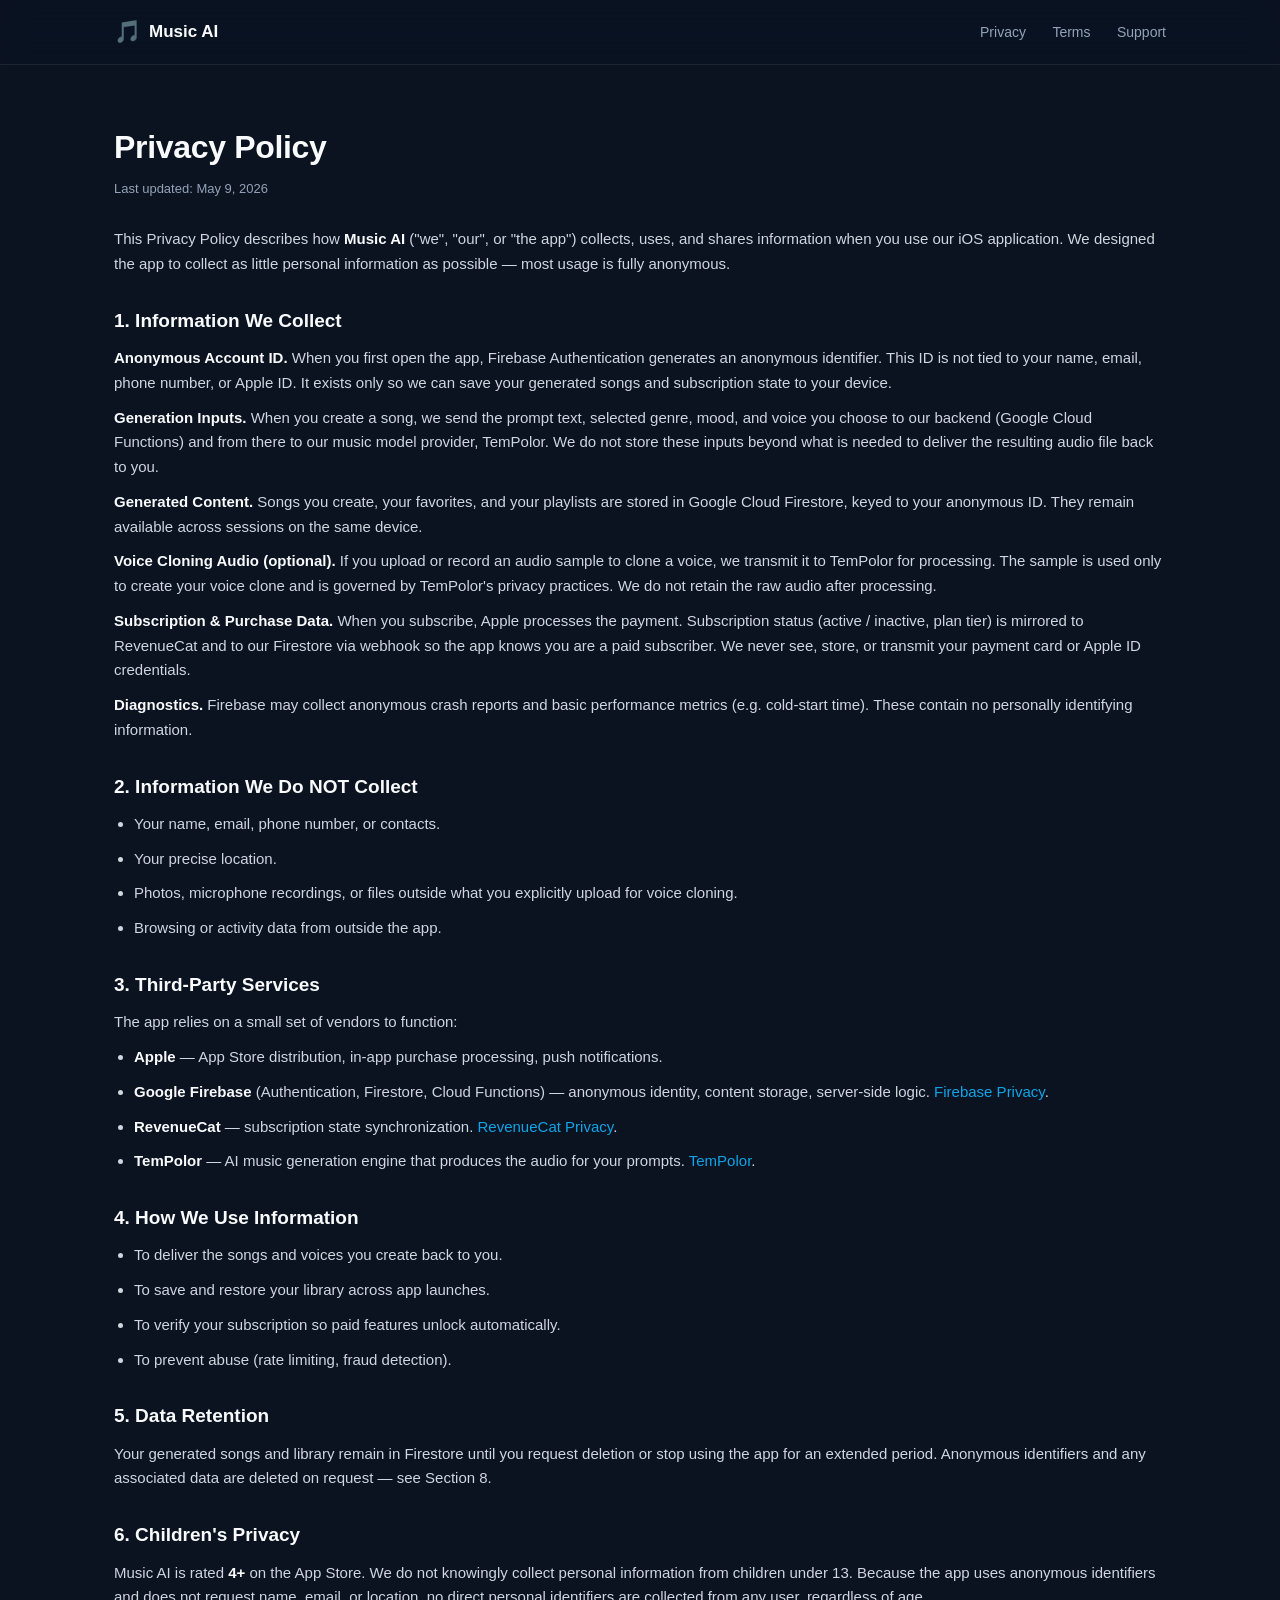
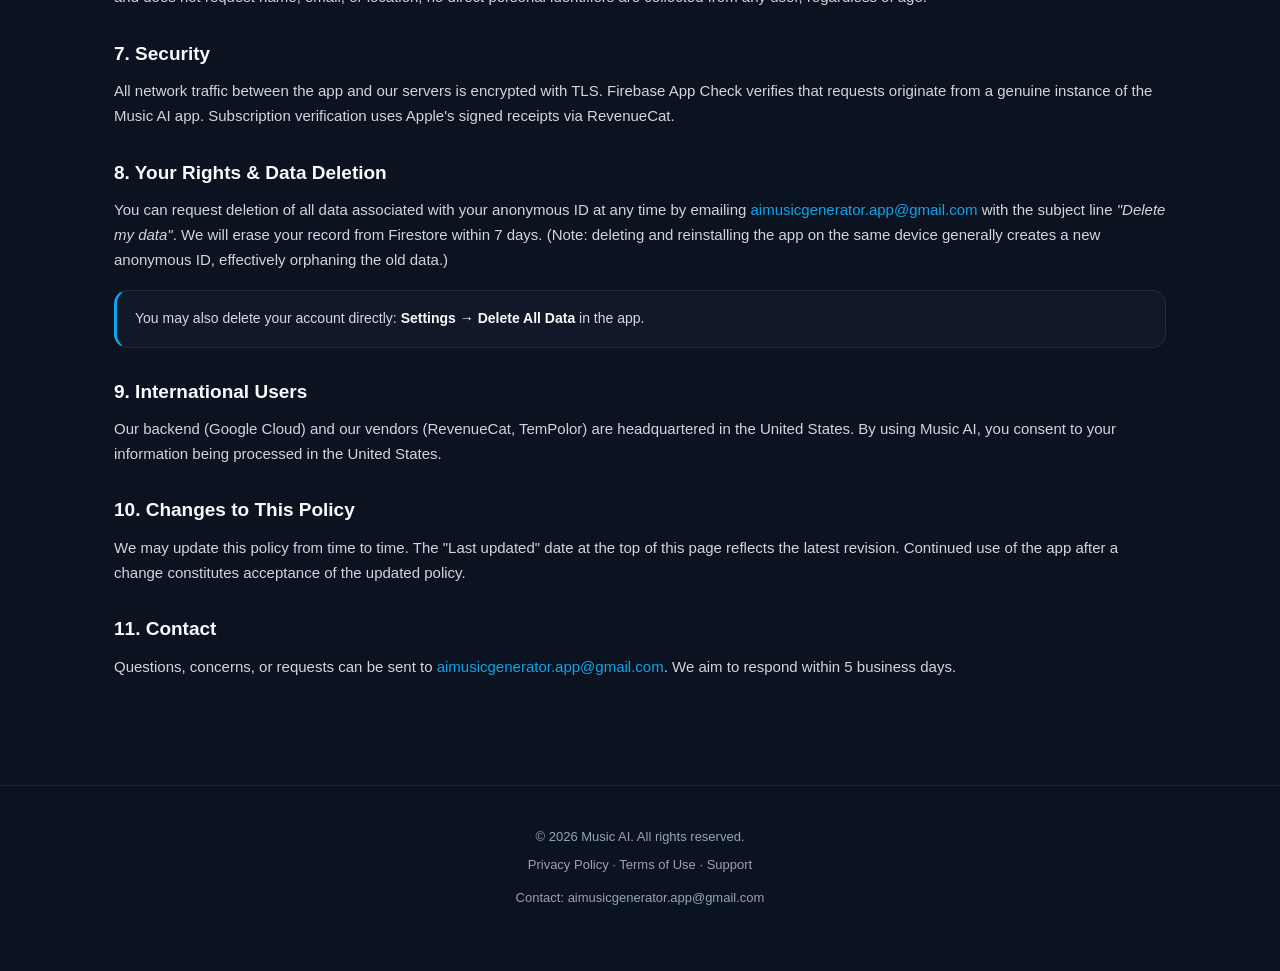
==== privacy.html @ ecd72cfc "Initial commit: Music AI landing + Privacy + Terms + Support" ====
<!DOCTYPE html>
<html lang="en">
<head>
    <meta charset="UTF-8">
    <meta name="viewport" content="width=device-width, initial-scale=1.0">
    <title>Privacy Policy — Music AI</title>
    <meta name="description" content="Privacy policy for Music AI — how we handle your data.">
    <link rel="canonical" href="https://alperenciftlikci.github.io/music/privacy.html">
    <link rel="icon" type="image/svg+xml" href="data:image/svg+xml,<svg xmlns='http://www.w3.org/2000/svg' viewBox='0 0 100 100'><text y='.9em' font-size='90'>🎵</text></svg>">
    <link rel="stylesheet" href="style.css">
</head>
<body>
    <nav>
        <div class="container nav-inner">
            <a href="/" class="brand"><span class="brand-mark">🎵</span><span>Music AI</span></a>
            <div class="nav-links">
                <a href="privacy.html">Privacy</a>
                <a href="terms.html">Terms</a>
                <a href="support.html">Support</a>
            </div>
        </div>
    </nav>

    <main class="doc">
        <div class="container">
            <h1>Privacy Policy</h1>
            <p class="updated">Last updated: May 9, 2026</p>

            <p>This Privacy Policy describes how <strong>Music AI</strong> ("we", "our", or "the app") collects, uses, and shares information when you use our iOS application. We designed the app to collect as little personal information as possible — most usage is fully anonymous.</p>

            <h2>1. Information We Collect</h2>

            <p><strong>Anonymous Account ID.</strong> When you first open the app, Firebase Authentication generates an anonymous identifier. This ID is not tied to your name, email, phone number, or Apple ID. It exists only so we can save your generated songs and subscription state to your device.</p>

            <p><strong>Generation Inputs.</strong> When you create a song, we send the prompt text, selected genre, mood, and voice you choose to our backend (Google Cloud Functions) and from there to our music model provider, TemPolor. We do not store these inputs beyond what is needed to deliver the resulting audio file back to you.</p>

            <p><strong>Generated Content.</strong> Songs you create, your favorites, and your playlists are stored in Google Cloud Firestore, keyed to your anonymous ID. They remain available across sessions on the same device.</p>

            <p><strong>Voice Cloning Audio (optional).</strong> If you upload or record an audio sample to clone a voice, we transmit it to TemPolor for processing. The sample is used only to create your voice clone and is governed by TemPolor's privacy practices. We do not retain the raw audio after processing.</p>

            <p><strong>Subscription &amp; Purchase Data.</strong> When you subscribe, Apple processes the payment. Subscription status (active / inactive, plan tier) is mirrored to RevenueCat and to our Firestore via webhook so the app knows you are a paid subscriber. We never see, store, or transmit your payment card or Apple ID credentials.</p>

            <p><strong>Diagnostics.</strong> Firebase may collect anonymous crash reports and basic performance metrics (e.g. cold-start time). These contain no personally identifying information.</p>

            <h2>2. Information We Do NOT Collect</h2>
            <ul>
                <li>Your name, email, phone number, or contacts.</li>
                <li>Your precise location.</li>
                <li>Photos, microphone recordings, or files outside what you explicitly upload for voice cloning.</li>
                <li>Browsing or activity data from outside the app.</li>
            </ul>

            <h2>3. Third-Party Services</h2>
            <p>The app relies on a small set of vendors to function:</p>
            <ul>
                <li><strong>Apple</strong> — App Store distribution, in-app purchase processing, push notifications.</li>
                <li><strong>Google Firebase</strong> (Authentication, Firestore, Cloud Functions) — anonymous identity, content storage, server-side logic. <a href="https://firebase.google.com/support/privacy" target="_blank" rel="noopener">Firebase Privacy</a>.</li>
                <li><strong>RevenueCat</strong> — subscription state synchronization. <a href="https://www.revenuecat.com/privacy" target="_blank" rel="noopener">RevenueCat Privacy</a>.</li>
                <li><strong>TemPolor</strong> — AI music generation engine that produces the audio for your prompts. <a href="https://platform.tempolor.com" target="_blank" rel="noopener">TemPolor</a>.</li>
            </ul>

            <h2>4. How We Use Information</h2>
            <ul>
                <li>To deliver the songs and voices you create back to you.</li>
                <li>To save and restore your library across app launches.</li>
                <li>To verify your subscription so paid features unlock automatically.</li>
                <li>To prevent abuse (rate limiting, fraud detection).</li>
            </ul>

            <h2>5. Data Retention</h2>
            <p>Your generated songs and library remain in Firestore until you request deletion or stop using the app for an extended period. Anonymous identifiers and any associated data are deleted on request — see Section 8.</p>

            <h2>6. Children's Privacy</h2>
            <p>Music AI is rated <strong>4+</strong> on the App Store. We do not knowingly collect personal information from children under 13. Because the app uses anonymous identifiers and does not request name, email, or location, no direct personal identifiers are collected from any user, regardless of age.</p>

            <h2>7. Security</h2>
            <p>All network traffic between the app and our servers is encrypted with TLS. Firebase App Check verifies that requests originate from a genuine instance of the Music AI app. Subscription verification uses Apple's signed receipts via RevenueCat.</p>

            <h2>8. Your Rights &amp; Data Deletion</h2>
            <p>You can request deletion of all data associated with your anonymous ID at any time by emailing <a href="mailto:aimusicgenerator.app@gmail.com">aimusicgenerator.app@gmail.com</a> with the subject line <em>"Delete my data"</em>. We will erase your record from Firestore within 7 days. (Note: deleting and reinstalling the app on the same device generally creates a new anonymous ID, effectively orphaning the old data.)</p>

            <div class="callout">
                You may also delete your account directly: <strong>Settings → Delete All Data</strong> in the app.
            </div>

            <h2>9. International Users</h2>
            <p>Our backend (Google Cloud) and our vendors (RevenueCat, TemPolor) are headquartered in the United States. By using Music AI, you consent to your information being processed in the United States.</p>

            <h2>10. Changes to This Policy</h2>
            <p>We may update this policy from time to time. The "Last updated" date at the top of this page reflects the latest revision. Continued use of the app after a change constitutes acceptance of the updated policy.</p>

            <h2>11. Contact</h2>
            <p>Questions, concerns, or requests can be sent to <a href="mailto:aimusicgenerator.app@gmail.com">aimusicgenerator.app@gmail.com</a>. We aim to respond within 5 business days.</p>
        </div>
    </main>

    <footer>
        <div class="container">
            <p>© <span id="year"></span> Music AI. All rights reserved.</p>
            <p>
                <a href="privacy.html">Privacy Policy</a> ·
                <a href="terms.html">Terms of Use</a> ·
                <a href="support.html">Support</a>
            </p>
            <p class="contact">Contact: <a href="mailto:aimusicgenerator.app@gmail.com">aimusicgenerator.app@gmail.com</a></p>
        </div>
    </footer>
    <script>document.getElementById('year').textContent = new Date().getFullYear();</script>
</body>
</html>
---- style.css ----
/* Music AI website — dark theme matching the iOS app brand. */
* { margin: 0; padding: 0; box-sizing: border-box; }

:root {
    --bg: #0B1220;
    --bg-card: #111827;
    --text: #F8FAFC;
    --text-secondary: #94A3B8;
    --accent: #0EA5E9;
    --accent-2: #22D3EE;
    --pink: #EC4899;
    --border: rgba(255,255,255,0.08);
    --radius: 14px;
}

html, body { background: var(--bg); color: var(--text); }
body {
    font-family: -apple-system, BlinkMacSystemFont, 'Segoe UI', Roboto, Oxygen, Ubuntu, sans-serif;
    line-height: 1.65;
    min-height: 100vh;
}

a { color: var(--accent); text-decoration: none; }
a:hover { color: var(--accent-2); }

.container {
    max-width: 1100px;
    margin: 0 auto;
    padding: 0 24px;
}

/* Nav */
nav {
    background: rgba(11,18,32,0.78);
    backdrop-filter: saturate(160%) blur(14px);
    -webkit-backdrop-filter: saturate(160%) blur(14px);
    border-bottom: 1px solid var(--border);
    position: sticky;
    top: 0;
    z-index: 50;
}
.nav-inner {
    display: flex;
    align-items: center;
    justify-content: space-between;
    height: 64px;
}
.brand {
    display: flex;
    align-items: center;
    gap: 8px;
    font-weight: 700;
    color: var(--text);
    font-size: 17px;
}
.brand-mark { font-size: 22px; }
.nav-links a {
    color: var(--text-secondary);
    margin-left: 22px;
    font-size: 14px;
}
.nav-links a:hover { color: var(--text); }

/* Hero */
.hero {
    padding: 96px 0 80px;
    background:
        radial-gradient(1100px 480px at 50% -10%, rgba(14,165,233,0.32), transparent 60%),
        radial-gradient(700px 320px at 80% 20%, rgba(236,72,153,0.18), transparent 60%);
    text-align: center;
}
.hero h1 {
    font-size: clamp(40px, 6vw, 64px);
    font-weight: 800;
    letter-spacing: -0.02em;
    background: linear-gradient(180deg, #fff 0%, #cfe6ff 100%);
    -webkit-background-clip: text;
    background-clip: text;
    color: transparent;
    margin-bottom: 18px;
}
.hero .lede {
    color: var(--text-secondary);
    font-size: 18px;
    max-width: 680px;
    margin: 0 auto 36px;
}
.cta {
    display: inline-block;
    padding: 14px 28px;
    background: linear-gradient(135deg, var(--accent) 0%, var(--accent-2) 100%);
    color: #fff;
    font-weight: 600;
    border-radius: 999px;
    box-shadow: 0 10px 28px -10px rgba(14,165,233,0.7);
    transition: transform .2s ease, box-shadow .2s ease;
}
.cta:hover { transform: translateY(-1px); color: #fff; box-shadow: 0 14px 34px -10px rgba(14,165,233,0.85); }

/* Features grid */
.features { padding: 56px 0 72px; }
.features .container {
    display: grid;
    grid-template-columns: repeat(auto-fit, minmax(240px, 1fr));
    gap: 18px;
}
.feature {
    background: var(--bg-card);
    border: 1px solid var(--border);
    border-radius: var(--radius);
    padding: 22px 22px 18px;
}
.feature h3 { font-size: 16px; margin-bottom: 6px; color: var(--text); }
.feature p { color: var(--text-secondary); font-size: 14px; }

/* Footer */
footer {
    border-top: 1px solid var(--border);
    padding: 40px 0 56px;
    color: var(--text-secondary);
    font-size: 13px;
    text-align: center;
}
footer p { margin-bottom: 6px; }
footer a { color: var(--text-secondary); }
footer a:hover { color: var(--accent); }
.contact { margin-top: 12px; }

/* Document pages (privacy, terms) */
.doc {
    padding: 56px 0 96px;
}
.doc h1 {
    font-size: 32px;
    font-weight: 800;
    letter-spacing: -0.01em;
    margin-bottom: 4px;
}
.doc .updated {
    color: var(--text-secondary);
    font-size: 13px;
    margin-bottom: 28px;
}
.doc h2 {
    font-size: 19px;
    margin: 28px 0 10px;
    color: var(--text);
}
.doc p, .doc li {
    color: #cfd6e0;
    font-size: 15px;
    margin-bottom: 10px;
}
.doc ul { padding-left: 20px; margin-bottom: 14px; }
.doc a { color: var(--accent); }
.doc strong { color: var(--text); font-weight: 600; }
.doc .callout {
    background: var(--bg-card);
    border: 1px solid var(--border);
    border-left: 3px solid var(--accent);
    border-radius: var(--radius);
    padding: 16px 18px;
    margin: 18px 0;
    font-size: 14px;
    color: #d3d9e2;
}
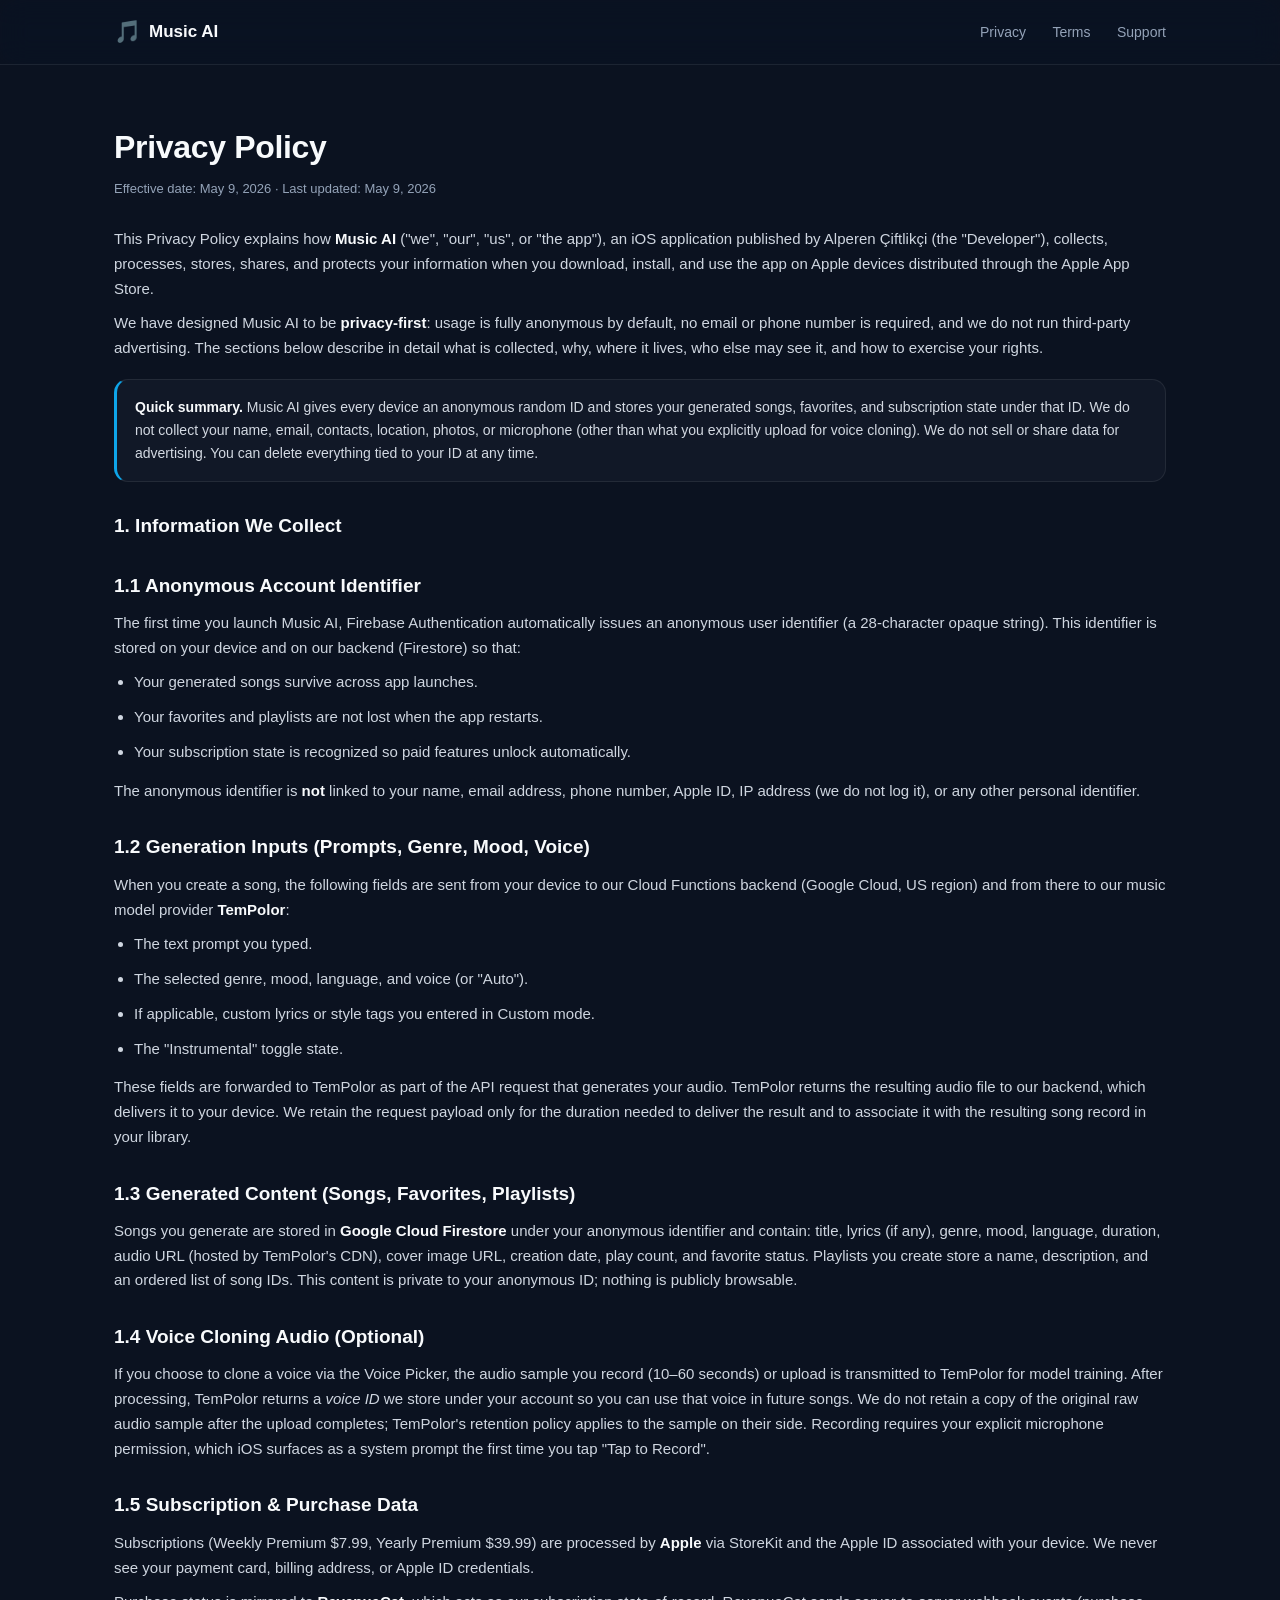
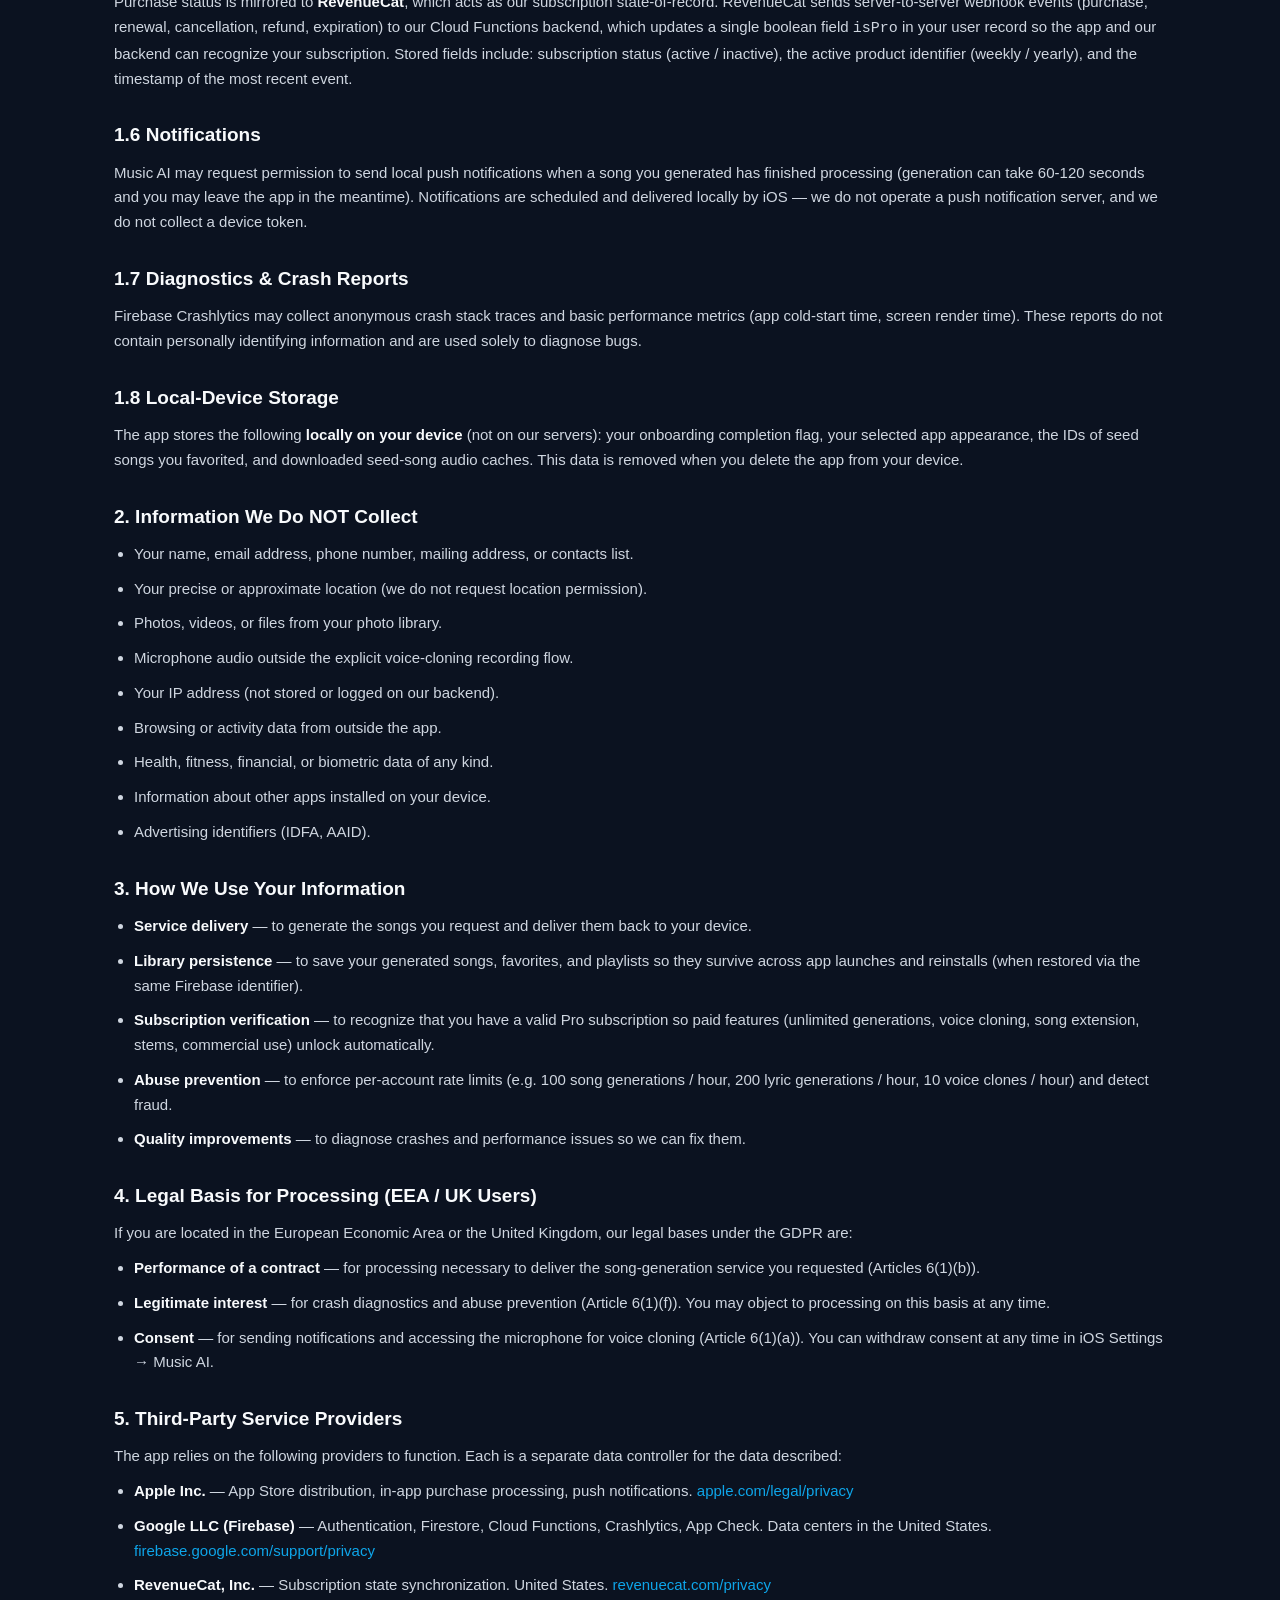
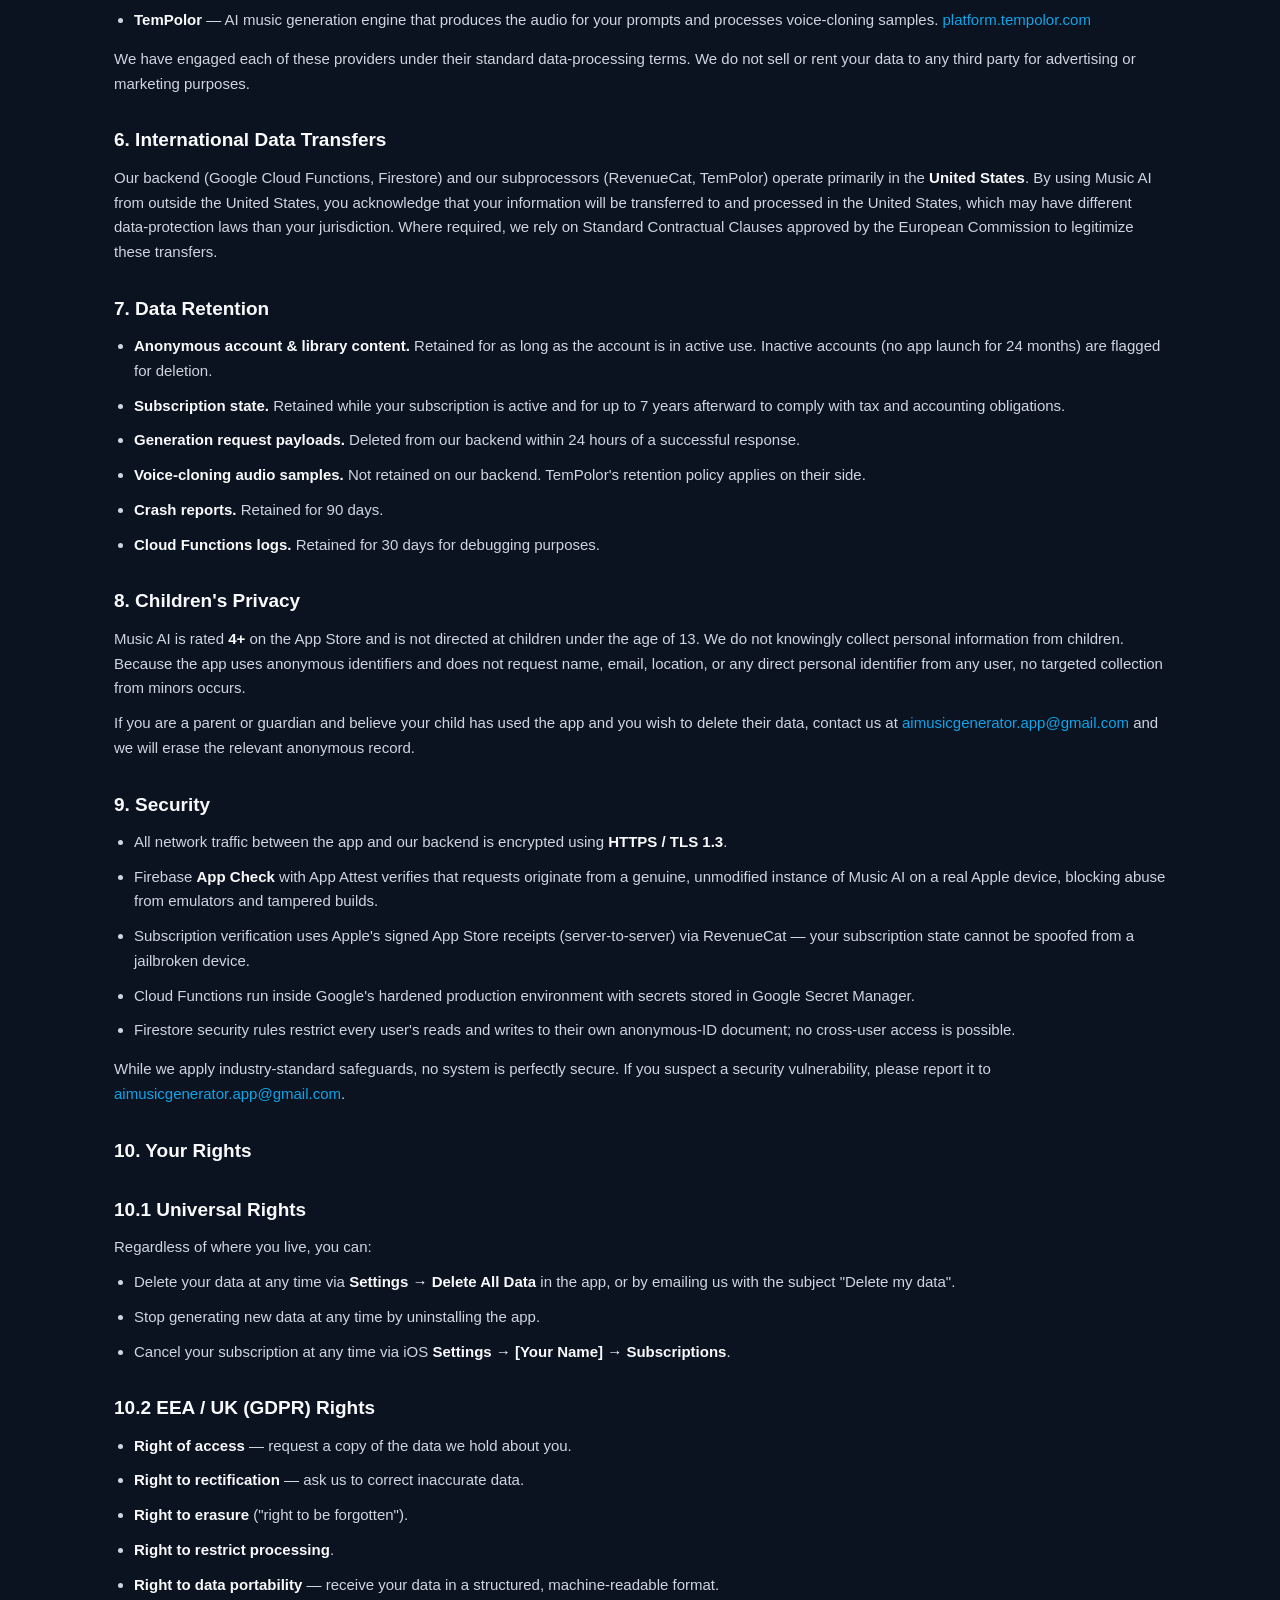
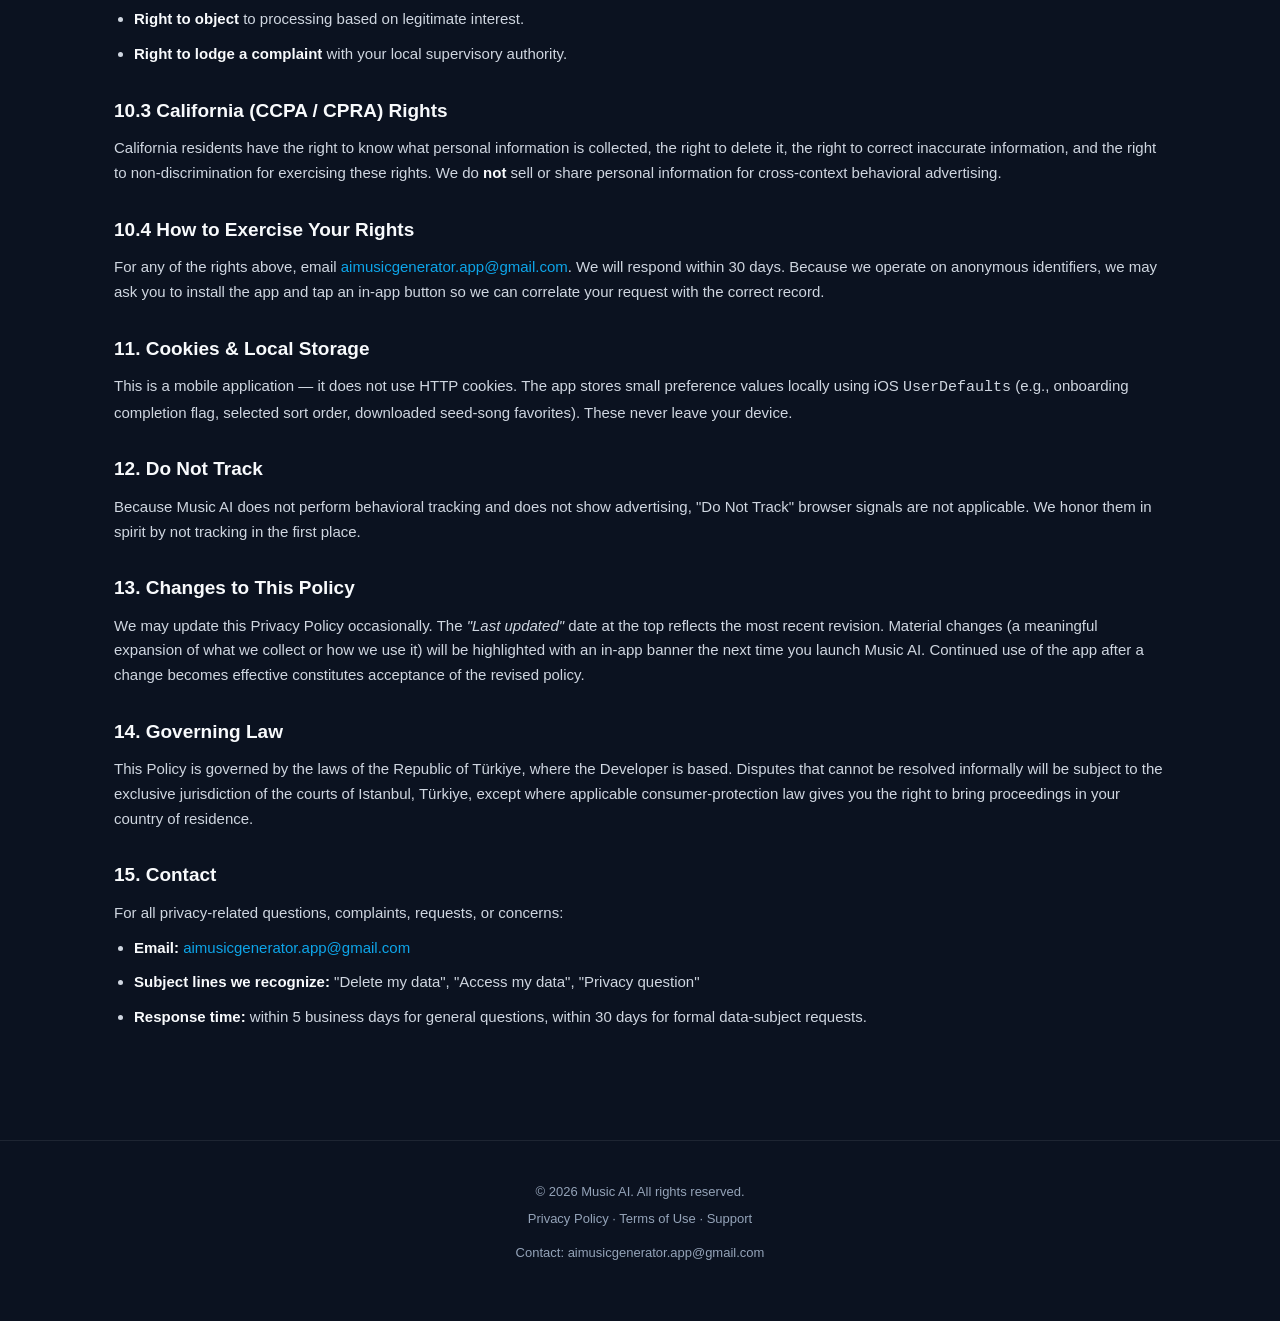
==== commit 1bbe9a6b: "Detailed Privacy; instant Terms redirect; landing CTA → Coming soon" ====
--- a/privacy.html
+++ b/privacy.html
@@ -4,7 +4,7 @@
     <meta charset="UTF-8">
     <meta name="viewport" content="width=device-width, initial-scale=1.0">
     <title>Privacy Policy — Music AI</title>
-    <meta name="description" content="Privacy policy for Music AI — how we handle your data.">
+    <meta name="description" content="Privacy Policy for Music AI — what data we collect, how we use it, and your rights.">
     <link rel="canonical" href="https://alperenciftlikci.github.io/music/privacy.html">
     <link rel="icon" type="image/svg+xml" href="data:image/svg+xml,<svg xmlns='http://www.w3.org/2000/svg' viewBox='0 0 100 100'><text y='.9em' font-size='90'>🎵</text></svg>">
     <link rel="stylesheet" href="style.css">
@@ -24,73 +24,169 @@
     <main class="doc">
         <div class="container">
             <h1>Privacy Policy</h1>
-            <p class="updated">Last updated: May 9, 2026</p>
-
-            <p>This Privacy Policy describes how <strong>Music AI</strong> ("we", "our", or "the app") collects, uses, and shares information when you use our iOS application. We designed the app to collect as little personal information as possible — most usage is fully anonymous.</p>
+            <p class="updated">Effective date: May 9, 2026 · Last updated: May 9, 2026</p>
+
+            <p>This Privacy Policy explains how <strong>Music AI</strong> ("we", "our", "us", or "the app"), an iOS application published by Alperen Çiftlikçi (the "Developer"), collects, processes, stores, shares, and protects your information when you download, install, and use the app on Apple devices distributed through the Apple App Store.</p>
+
+            <p>We have designed Music AI to be <strong>privacy-first</strong>: usage is fully anonymous by default, no email or phone number is required, and we do not run third-party advertising. The sections below describe in detail what is collected, why, where it lives, who else may see it, and how to exercise your rights.</p>
+
+            <div class="callout">
+                <strong>Quick summary.</strong> Music AI gives every device an anonymous random ID and stores your generated songs, favorites, and subscription state under that ID. We do not collect your name, email, contacts, location, photos, or microphone (other than what you explicitly upload for voice cloning). We do not sell or share data for advertising. You can delete everything tied to your ID at any time.
+            </div>
 
             <h2>1. Information We Collect</h2>
 
-            <p><strong>Anonymous Account ID.</strong> When you first open the app, Firebase Authentication generates an anonymous identifier. This ID is not tied to your name, email, phone number, or Apple ID. It exists only so we can save your generated songs and subscription state to your device.</p>
-
-            <p><strong>Generation Inputs.</strong> When you create a song, we send the prompt text, selected genre, mood, and voice you choose to our backend (Google Cloud Functions) and from there to our music model provider, TemPolor. We do not store these inputs beyond what is needed to deliver the resulting audio file back to you.</p>
-
-            <p><strong>Generated Content.</strong> Songs you create, your favorites, and your playlists are stored in Google Cloud Firestore, keyed to your anonymous ID. They remain available across sessions on the same device.</p>
-
-            <p><strong>Voice Cloning Audio (optional).</strong> If you upload or record an audio sample to clone a voice, we transmit it to TemPolor for processing. The sample is used only to create your voice clone and is governed by TemPolor's privacy practices. We do not retain the raw audio after processing.</p>
-
-            <p><strong>Subscription &amp; Purchase Data.</strong> When you subscribe, Apple processes the payment. Subscription status (active / inactive, plan tier) is mirrored to RevenueCat and to our Firestore via webhook so the app knows you are a paid subscriber. We never see, store, or transmit your payment card or Apple ID credentials.</p>
-
-            <p><strong>Diagnostics.</strong> Firebase may collect anonymous crash reports and basic performance metrics (e.g. cold-start time). These contain no personally identifying information.</p>
+            <h2>1.1 Anonymous Account Identifier</h2>
+            <p>The first time you launch Music AI, Firebase Authentication automatically issues an anonymous user identifier (a 28-character opaque string). This identifier is stored on your device and on our backend (Firestore) so that:</p>
+            <ul>
+                <li>Your generated songs survive across app launches.</li>
+                <li>Your favorites and playlists are not lost when the app restarts.</li>
+                <li>Your subscription state is recognized so paid features unlock automatically.</li>
+            </ul>
+            <p>The anonymous identifier is <strong>not</strong> linked to your name, email address, phone number, Apple ID, IP address (we do not log it), or any other personal identifier.</p>
+
+            <h2>1.2 Generation Inputs (Prompts, Genre, Mood, Voice)</h2>
+            <p>When you create a song, the following fields are sent from your device to our Cloud Functions backend (Google Cloud, US region) and from there to our music model provider <strong>TemPolor</strong>:</p>
+            <ul>
+                <li>The text prompt you typed.</li>
+                <li>The selected genre, mood, language, and voice (or "Auto").</li>
+                <li>If applicable, custom lyrics or style tags you entered in Custom mode.</li>
+                <li>The "Instrumental" toggle state.</li>
+            </ul>
+            <p>These fields are forwarded to TemPolor as part of the API request that generates your audio. TemPolor returns the resulting audio file to our backend, which delivers it to your device. We retain the request payload only for the duration needed to deliver the result and to associate it with the resulting song record in your library.</p>
+
+            <h2>1.3 Generated Content (Songs, Favorites, Playlists)</h2>
+            <p>Songs you generate are stored in <strong>Google Cloud Firestore</strong> under your anonymous identifier and contain: title, lyrics (if any), genre, mood, language, duration, audio URL (hosted by TemPolor's CDN), cover image URL, creation date, play count, and favorite status. Playlists you create store a name, description, and an ordered list of song IDs. This content is private to your anonymous ID; nothing is publicly browsable.</p>
+
+            <h2>1.4 Voice Cloning Audio (Optional)</h2>
+            <p>If you choose to clone a voice via the Voice Picker, the audio sample you record (10–60 seconds) or upload is transmitted to TemPolor for model training. After processing, TemPolor returns a <em>voice ID</em> we store under your account so you can use that voice in future songs. We do not retain a copy of the original raw audio sample after the upload completes; TemPolor's retention policy applies to the sample on their side. Recording requires your explicit microphone permission, which iOS surfaces as a system prompt the first time you tap "Tap to Record".</p>
+
+            <h2>1.5 Subscription &amp; Purchase Data</h2>
+            <p>Subscriptions (Weekly Premium $7.99, Yearly Premium $39.99) are processed by <strong>Apple</strong> via StoreKit and the Apple ID associated with your device. We never see your payment card, billing address, or Apple ID credentials.</p>
+            <p>Purchase status is mirrored to <strong>RevenueCat</strong>, which acts as our subscription state-of-record. RevenueCat sends server-to-server webhook events (purchase, renewal, cancellation, refund, expiration) to our Cloud Functions backend, which updates a single boolean field <code>isPro</code> in your user record so the app and our backend can recognize your subscription. Stored fields include: subscription status (active / inactive), the active product identifier (weekly / yearly), and the timestamp of the most recent event.</p>
+
+            <h2>1.6 Notifications</h2>
+            <p>Music AI may request permission to send local push notifications when a song you generated has finished processing (generation can take 60-120 seconds and you may leave the app in the meantime). Notifications are scheduled and delivered locally by iOS — we do not operate a push notification server, and we do not collect a device token.</p>
+
+            <h2>1.7 Diagnostics &amp; Crash Reports</h2>
+            <p>Firebase Crashlytics may collect anonymous crash stack traces and basic performance metrics (app cold-start time, screen render time). These reports do not contain personally identifying information and are used solely to diagnose bugs.</p>
+
+            <h2>1.8 Local-Device Storage</h2>
+            <p>The app stores the following <strong>locally on your device</strong> (not on our servers): your onboarding completion flag, your selected app appearance, the IDs of seed songs you favorited, and downloaded seed-song audio caches. This data is removed when you delete the app from your device.</p>
 
             <h2>2. Information We Do NOT Collect</h2>
             <ul>
-                <li>Your name, email, phone number, or contacts.</li>
-                <li>Your precise location.</li>
-                <li>Photos, microphone recordings, or files outside what you explicitly upload for voice cloning.</li>
+                <li>Your name, email address, phone number, mailing address, or contacts list.</li>
+                <li>Your precise or approximate location (we do not request location permission).</li>
+                <li>Photos, videos, or files from your photo library.</li>
+                <li>Microphone audio outside the explicit voice-cloning recording flow.</li>
+                <li>Your IP address (not stored or logged on our backend).</li>
                 <li>Browsing or activity data from outside the app.</li>
-            </ul>
-
-            <h2>3. Third-Party Services</h2>
-            <p>The app relies on a small set of vendors to function:</p>
-            <ul>
-                <li><strong>Apple</strong> — App Store distribution, in-app purchase processing, push notifications.</li>
-                <li><strong>Google Firebase</strong> (Authentication, Firestore, Cloud Functions) — anonymous identity, content storage, server-side logic. <a href="https://firebase.google.com/support/privacy" target="_blank" rel="noopener">Firebase Privacy</a>.</li>
-                <li><strong>RevenueCat</strong> — subscription state synchronization. <a href="https://www.revenuecat.com/privacy" target="_blank" rel="noopener">RevenueCat Privacy</a>.</li>
-                <li><strong>TemPolor</strong> — AI music generation engine that produces the audio for your prompts. <a href="https://platform.tempolor.com" target="_blank" rel="noopener">TemPolor</a>.</li>
-            </ul>
-
-            <h2>4. How We Use Information</h2>
-            <ul>
-                <li>To deliver the songs and voices you create back to you.</li>
-                <li>To save and restore your library across app launches.</li>
-                <li>To verify your subscription so paid features unlock automatically.</li>
-                <li>To prevent abuse (rate limiting, fraud detection).</li>
-            </ul>
-
-            <h2>5. Data Retention</h2>
-            <p>Your generated songs and library remain in Firestore until you request deletion or stop using the app for an extended period. Anonymous identifiers and any associated data are deleted on request — see Section 8.</p>
-
-            <h2>6. Children's Privacy</h2>
-            <p>Music AI is rated <strong>4+</strong> on the App Store. We do not knowingly collect personal information from children under 13. Because the app uses anonymous identifiers and does not request name, email, or location, no direct personal identifiers are collected from any user, regardless of age.</p>
-
-            <h2>7. Security</h2>
-            <p>All network traffic between the app and our servers is encrypted with TLS. Firebase App Check verifies that requests originate from a genuine instance of the Music AI app. Subscription verification uses Apple's signed receipts via RevenueCat.</p>
-
-            <h2>8. Your Rights &amp; Data Deletion</h2>
-            <p>You can request deletion of all data associated with your anonymous ID at any time by emailing <a href="mailto:aimusicgenerator.app@gmail.com">aimusicgenerator.app@gmail.com</a> with the subject line <em>"Delete my data"</em>. We will erase your record from Firestore within 7 days. (Note: deleting and reinstalling the app on the same device generally creates a new anonymous ID, effectively orphaning the old data.)</p>
-
-            <div class="callout">
-                You may also delete your account directly: <strong>Settings → Delete All Data</strong> in the app.
-            </div>
-
-            <h2>9. International Users</h2>
-            <p>Our backend (Google Cloud) and our vendors (RevenueCat, TemPolor) are headquartered in the United States. By using Music AI, you consent to your information being processed in the United States.</p>
-
-            <h2>10. Changes to This Policy</h2>
-            <p>We may update this policy from time to time. The "Last updated" date at the top of this page reflects the latest revision. Continued use of the app after a change constitutes acceptance of the updated policy.</p>
-
-            <h2>11. Contact</h2>
-            <p>Questions, concerns, or requests can be sent to <a href="mailto:aimusicgenerator.app@gmail.com">aimusicgenerator.app@gmail.com</a>. We aim to respond within 5 business days.</p>
+                <li>Health, fitness, financial, or biometric data of any kind.</li>
+                <li>Information about other apps installed on your device.</li>
+                <li>Advertising identifiers (IDFA, AAID).</li>
+            </ul>
+
+            <h2>3. How We Use Your Information</h2>
+            <ul>
+                <li><strong>Service delivery</strong> — to generate the songs you request and deliver them back to your device.</li>
+                <li><strong>Library persistence</strong> — to save your generated songs, favorites, and playlists so they survive across app launches and reinstalls (when restored via the same Firebase identifier).</li>
+                <li><strong>Subscription verification</strong> — to recognize that you have a valid Pro subscription so paid features (unlimited generations, voice cloning, song extension, stems, commercial use) unlock automatically.</li>
+                <li><strong>Abuse prevention</strong> — to enforce per-account rate limits (e.g. 100 song generations / hour, 200 lyric generations / hour, 10 voice clones / hour) and detect fraud.</li>
+                <li><strong>Quality improvements</strong> — to diagnose crashes and performance issues so we can fix them.</li>
+            </ul>
+
+            <h2>4. Legal Basis for Processing (EEA / UK Users)</h2>
+            <p>If you are located in the European Economic Area or the United Kingdom, our legal bases under the GDPR are:</p>
+            <ul>
+                <li><strong>Performance of a contract</strong> — for processing necessary to deliver the song-generation service you requested (Articles 6(1)(b)).</li>
+                <li><strong>Legitimate interest</strong> — for crash diagnostics and abuse prevention (Article 6(1)(f)). You may object to processing on this basis at any time.</li>
+                <li><strong>Consent</strong> — for sending notifications and accessing the microphone for voice cloning (Article 6(1)(a)). You can withdraw consent at any time in iOS Settings → Music AI.</li>
+            </ul>
+
+            <h2>5. Third-Party Service Providers</h2>
+            <p>The app relies on the following providers to function. Each is a separate data controller for the data described:</p>
+            <ul>
+                <li><strong>Apple Inc.</strong> — App Store distribution, in-app purchase processing, push notifications. <a href="https://www.apple.com/legal/privacy/" target="_blank" rel="noopener">apple.com/legal/privacy</a></li>
+                <li><strong>Google LLC (Firebase)</strong> — Authentication, Firestore, Cloud Functions, Crashlytics, App Check. Data centers in the United States. <a href="https://firebase.google.com/support/privacy" target="_blank" rel="noopener">firebase.google.com/support/privacy</a></li>
+                <li><strong>RevenueCat, Inc.</strong> — Subscription state synchronization. United States. <a href="https://www.revenuecat.com/privacy" target="_blank" rel="noopener">revenuecat.com/privacy</a></li>
+                <li><strong>TemPolor</strong> — AI music generation engine that produces the audio for your prompts and processes voice-cloning samples. <a href="https://platform.tempolor.com" target="_blank" rel="noopener">platform.tempolor.com</a></li>
+            </ul>
+            <p>We have engaged each of these providers under their standard data-processing terms. We do not sell or rent your data to any third party for advertising or marketing purposes.</p>
+
+            <h2>6. International Data Transfers</h2>
+            <p>Our backend (Google Cloud Functions, Firestore) and our subprocessors (RevenueCat, TemPolor) operate primarily in the <strong>United States</strong>. By using Music AI from outside the United States, you acknowledge that your information will be transferred to and processed in the United States, which may have different data-protection laws than your jurisdiction. Where required, we rely on Standard Contractual Clauses approved by the European Commission to legitimize these transfers.</p>
+
+            <h2>7. Data Retention</h2>
+            <ul>
+                <li><strong>Anonymous account &amp; library content.</strong> Retained for as long as the account is in active use. Inactive accounts (no app launch for 24 months) are flagged for deletion.</li>
+                <li><strong>Subscription state.</strong> Retained while your subscription is active and for up to 7 years afterward to comply with tax and accounting obligations.</li>
+                <li><strong>Generation request payloads.</strong> Deleted from our backend within 24 hours of a successful response.</li>
+                <li><strong>Voice-cloning audio samples.</strong> Not retained on our backend. TemPolor's retention policy applies on their side.</li>
+                <li><strong>Crash reports.</strong> Retained for 90 days.</li>
+                <li><strong>Cloud Functions logs.</strong> Retained for 30 days for debugging purposes.</li>
+            </ul>
+
+            <h2>8. Children's Privacy</h2>
+            <p>Music AI is rated <strong>4+</strong> on the App Store and is not directed at children under the age of 13. We do not knowingly collect personal information from children. Because the app uses anonymous identifiers and does not request name, email, location, or any direct personal identifier from any user, no targeted collection from minors occurs.</p>
+            <p>If you are a parent or guardian and believe your child has used the app and you wish to delete their data, contact us at <a href="mailto:aimusicgenerator.app@gmail.com">aimusicgenerator.app@gmail.com</a> and we will erase the relevant anonymous record.</p>
+
+            <h2>9. Security</h2>
+            <ul>
+                <li>All network traffic between the app and our backend is encrypted using <strong>HTTPS / TLS 1.3</strong>.</li>
+                <li>Firebase <strong>App Check</strong> with App Attest verifies that requests originate from a genuine, unmodified instance of Music AI on a real Apple device, blocking abuse from emulators and tampered builds.</li>
+                <li>Subscription verification uses Apple's signed App Store receipts (server-to-server) via RevenueCat — your subscription state cannot be spoofed from a jailbroken device.</li>
+                <li>Cloud Functions run inside Google's hardened production environment with secrets stored in Google Secret Manager.</li>
+                <li>Firestore security rules restrict every user's reads and writes to their own anonymous-ID document; no cross-user access is possible.</li>
+            </ul>
+            <p>While we apply industry-standard safeguards, no system is perfectly secure. If you suspect a security vulnerability, please report it to <a href="mailto:aimusicgenerator.app@gmail.com">aimusicgenerator.app@gmail.com</a>.</p>
+
+            <h2>10. Your Rights</h2>
+
+            <h2>10.1 Universal Rights</h2>
+            <p>Regardless of where you live, you can:</p>
+            <ul>
+                <li>Delete your data at any time via <strong>Settings → Delete All Data</strong> in the app, or by emailing us with the subject "Delete my data".</li>
+                <li>Stop generating new data at any time by uninstalling the app.</li>
+                <li>Cancel your subscription at any time via iOS <strong>Settings → [Your Name] → Subscriptions</strong>.</li>
+            </ul>
+
+            <h2>10.2 EEA / UK (GDPR) Rights</h2>
+            <ul>
+                <li><strong>Right of access</strong> — request a copy of the data we hold about you.</li>
+                <li><strong>Right to rectification</strong> — ask us to correct inaccurate data.</li>
+                <li><strong>Right to erasure</strong> ("right to be forgotten").</li>
+                <li><strong>Right to restrict processing</strong>.</li>
+                <li><strong>Right to data portability</strong> — receive your data in a structured, machine-readable format.</li>
+                <li><strong>Right to object</strong> to processing based on legitimate interest.</li>
+                <li><strong>Right to lodge a complaint</strong> with your local supervisory authority.</li>
+            </ul>
+
+            <h2>10.3 California (CCPA / CPRA) Rights</h2>
+            <p>California residents have the right to know what personal information is collected, the right to delete it, the right to correct inaccurate information, and the right to non-discrimination for exercising these rights. We do <strong>not</strong> sell or share personal information for cross-context behavioral advertising.</p>
+
+            <h2>10.4 How to Exercise Your Rights</h2>
+            <p>For any of the rights above, email <a href="mailto:aimusicgenerator.app@gmail.com">aimusicgenerator.app@gmail.com</a>. We will respond within 30 days. Because we operate on anonymous identifiers, we may ask you to install the app and tap an in-app button so we can correlate your request with the correct record.</p>
+
+            <h2>11. Cookies &amp; Local Storage</h2>
+            <p>This is a mobile application — it does not use HTTP cookies. The app stores small preference values locally using iOS <code>UserDefaults</code> (e.g., onboarding completion flag, selected sort order, downloaded seed-song favorites). These never leave your device.</p>
+
+            <h2>12. Do Not Track</h2>
+            <p>Because Music AI does not perform behavioral tracking and does not show advertising, "Do Not Track" browser signals are not applicable. We honor them in spirit by not tracking in the first place.</p>
+
+            <h2>13. Changes to This Policy</h2>
+            <p>We may update this Privacy Policy occasionally. The <em>"Last updated"</em> date at the top reflects the most recent revision. Material changes (a meaningful expansion of what we collect or how we use it) will be highlighted with an in-app banner the next time you launch Music AI. Continued use of the app after a change becomes effective constitutes acceptance of the revised policy.</p>
+
+            <h2>14. Governing Law</h2>
+            <p>This Policy is governed by the laws of the Republic of Türkiye, where the Developer is based. Disputes that cannot be resolved informally will be subject to the exclusive jurisdiction of the courts of Istanbul, Türkiye, except where applicable consumer-protection law gives you the right to bring proceedings in your country of residence.</p>
+
+            <h2>15. Contact</h2>
+            <p>For all privacy-related questions, complaints, requests, or concerns:</p>
+            <ul>
+                <li><strong>Email:</strong> <a href="mailto:aimusicgenerator.app@gmail.com">aimusicgenerator.app@gmail.com</a></li>
+                <li><strong>Subject lines we recognize:</strong> "Delete my data", "Access my data", "Privacy question"</li>
+                <li><strong>Response time:</strong> within 5 business days for general questions, within 30 days for formal data-subject requests.</li>
+            </ul>
         </div>
     </main>
 
--- a/style.css
+++ b/style.css
@@ -97,6 +97,17 @@
 }
 .cta:hover { transform: translateY(-1px); color: #fff; box-shadow: 0 14px 34px -10px rgba(14,165,233,0.85); }
 
+.coming-soon {
+    display: inline-block;
+    padding: 10px 18px;
+    background: rgba(255,255,255,0.05);
+    border: 1px solid var(--border);
+    border-radius: 999px;
+    color: var(--text-secondary);
+    font-size: 14px;
+    letter-spacing: 0.01em;
+}
+
 /* Features grid */
 .features { padding: 56px 0 72px; }
 .features .container {
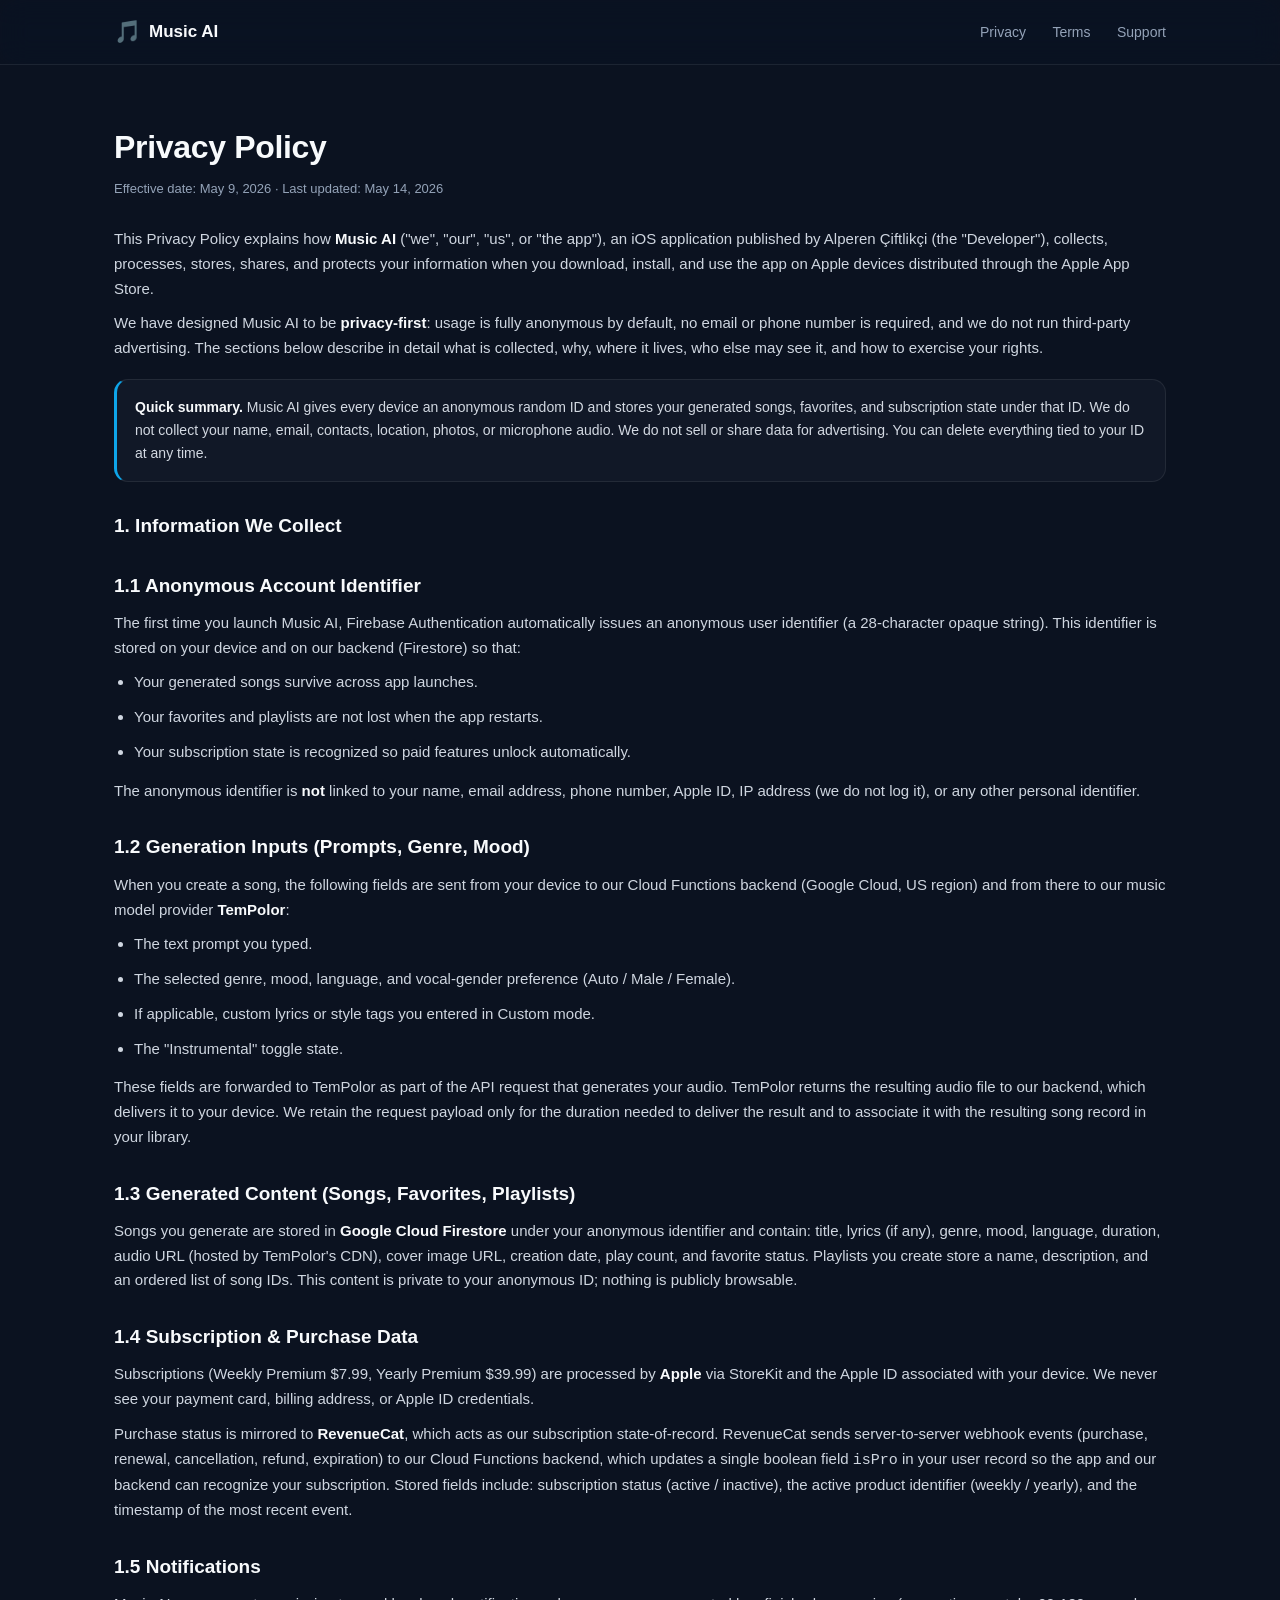
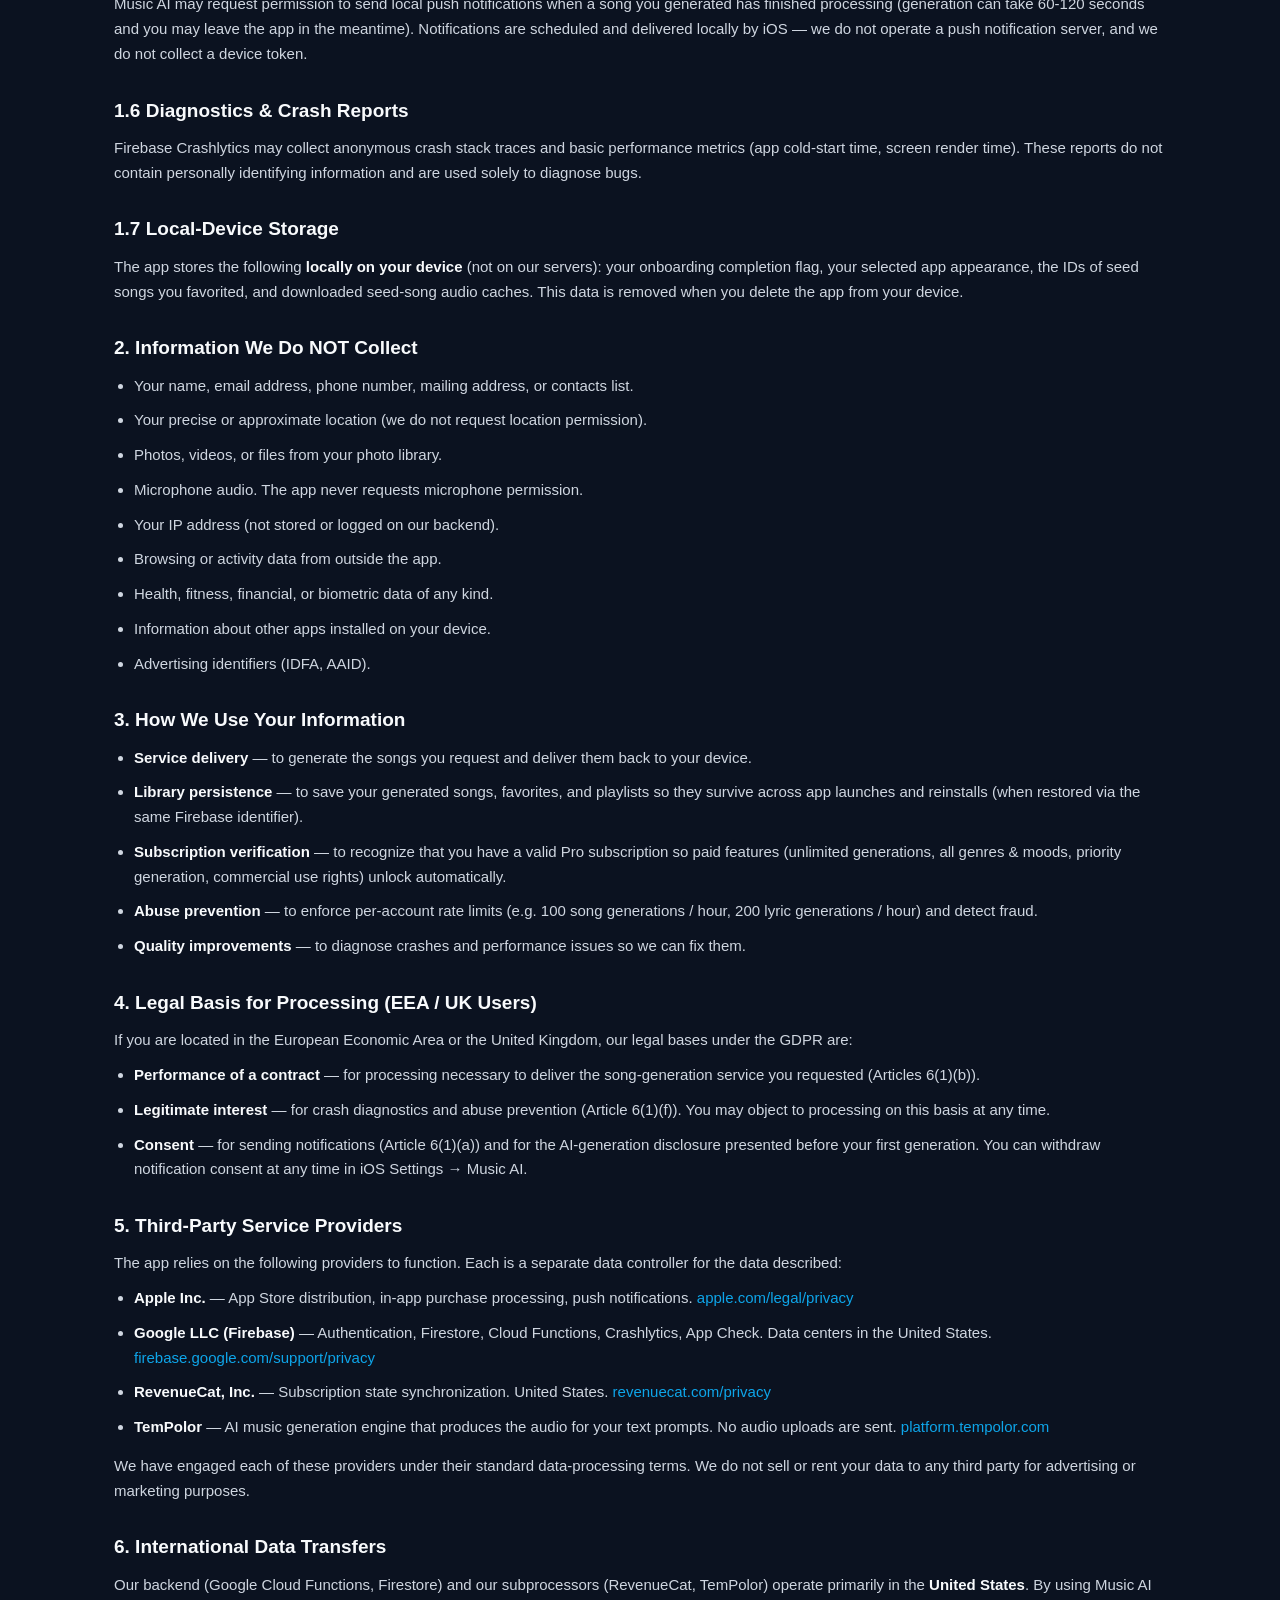
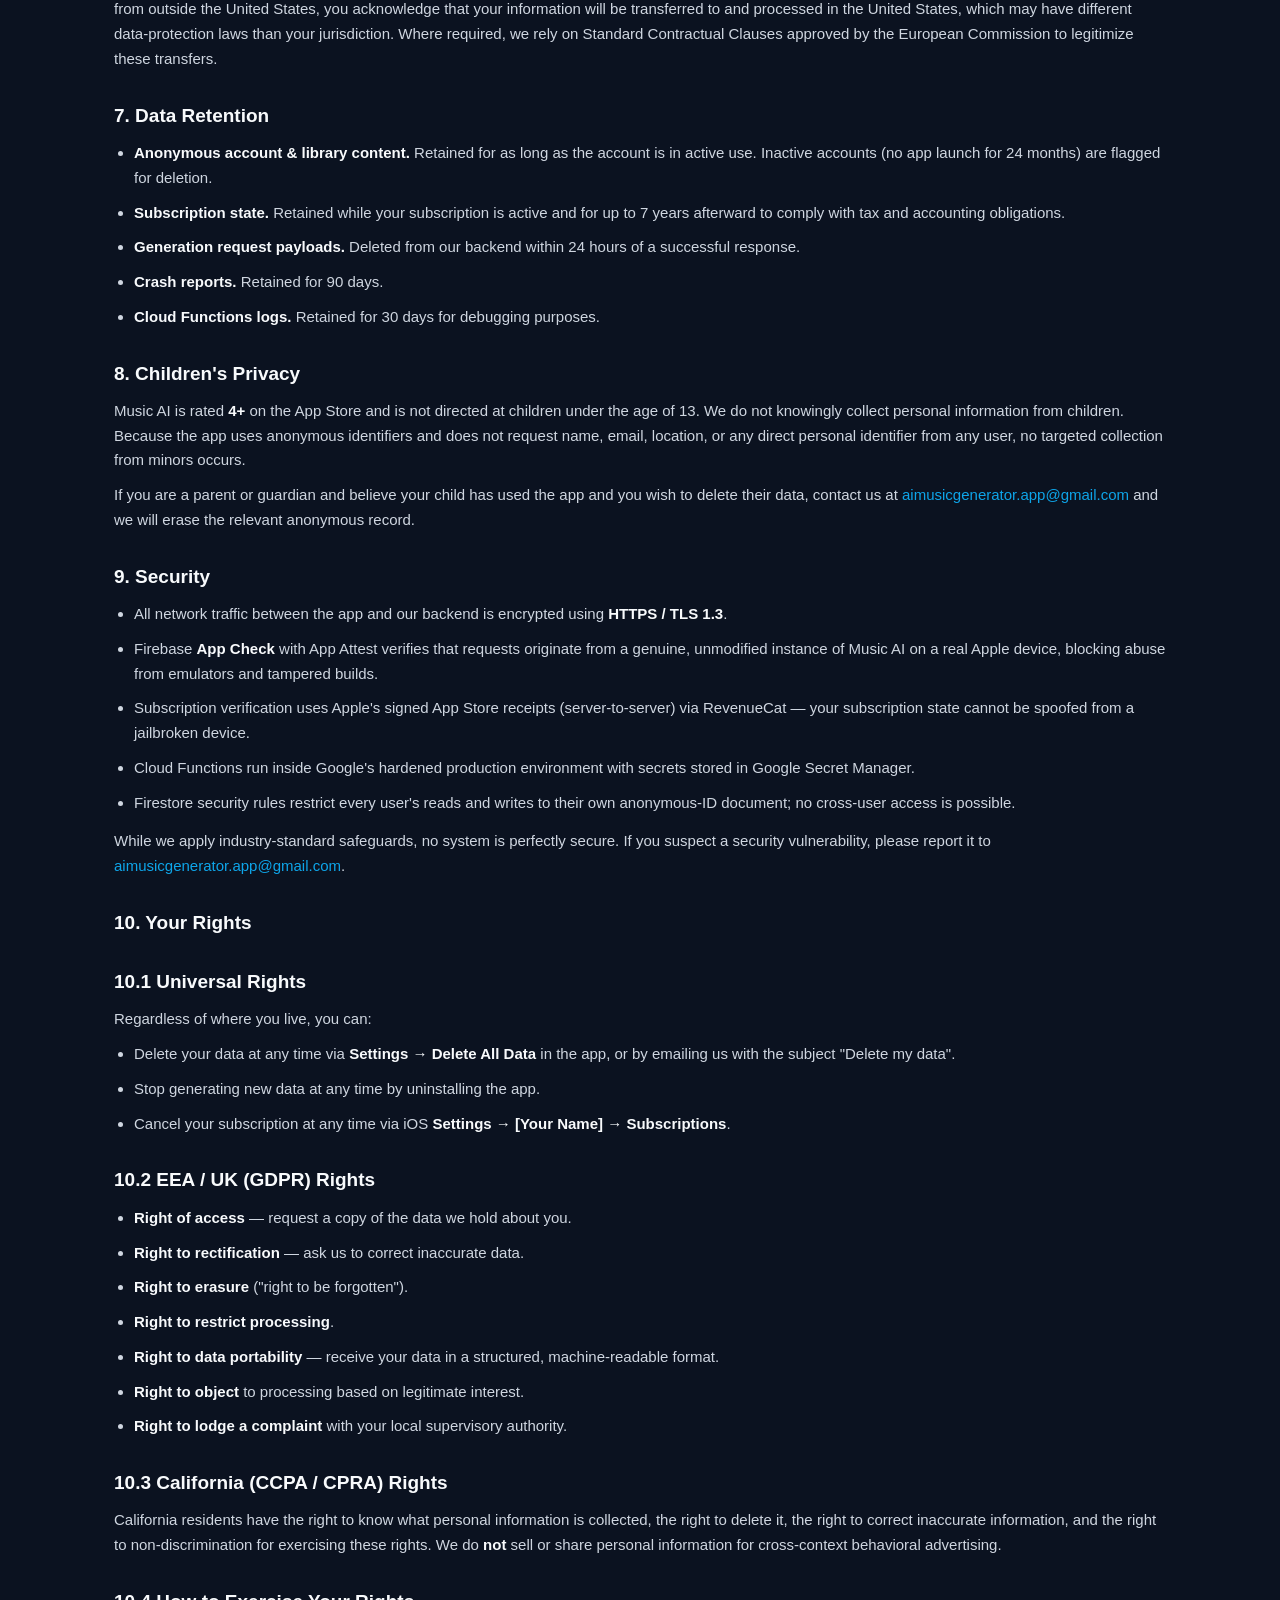
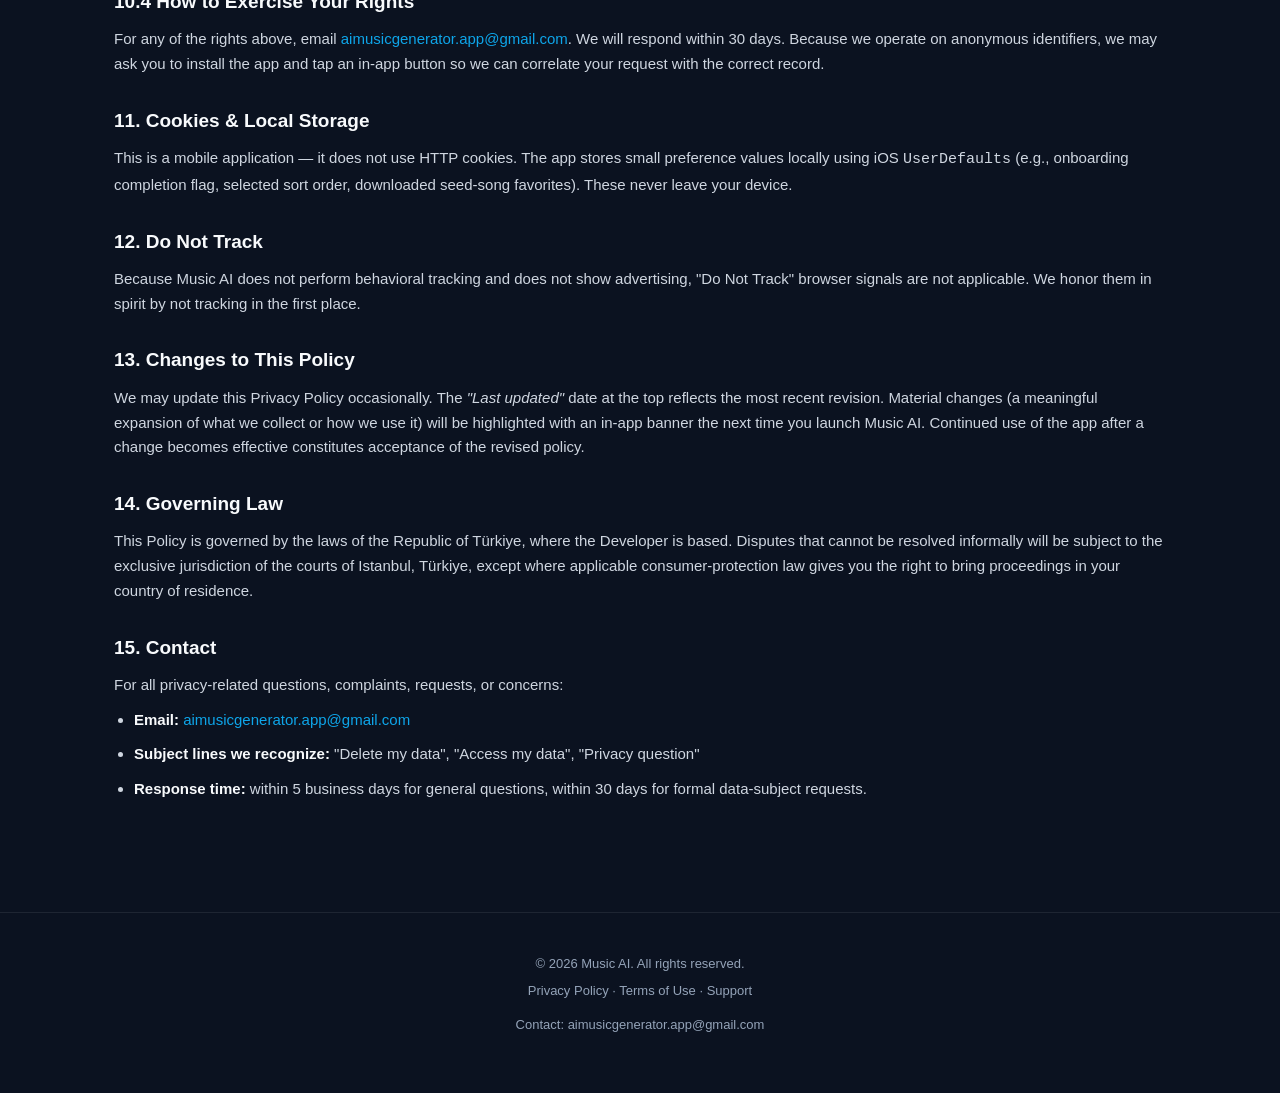
==== commit 8c06baf9: "Drop voice cloning + extend/stems from public docs Sync the privacy policy, marketing copy, and supp" ====
--- a/privacy.html
+++ b/privacy.html
@@ -12,7 +12,7 @@
 <body>
     <nav>
         <div class="container nav-inner">
-            <a href="/" class="brand"><span class="brand-mark">🎵</span><span>Music AI</span></a>
+            <a href="index.html" class="brand"><span class="brand-mark">🎵</span><span>Music AI</span></a>
             <div class="nav-links">
                 <a href="privacy.html">Privacy</a>
                 <a href="terms.html">Terms</a>
@@ -24,14 +24,14 @@
     <main class="doc">
         <div class="container">
             <h1>Privacy Policy</h1>
-            <p class="updated">Effective date: May 9, 2026 · Last updated: May 9, 2026</p>
+            <p class="updated">Effective date: May 9, 2026 · Last updated: May 14, 2026</p>
 
             <p>This Privacy Policy explains how <strong>Music AI</strong> ("we", "our", "us", or "the app"), an iOS application published by Alperen Çiftlikçi (the "Developer"), collects, processes, stores, shares, and protects your information when you download, install, and use the app on Apple devices distributed through the Apple App Store.</p>
 
             <p>We have designed Music AI to be <strong>privacy-first</strong>: usage is fully anonymous by default, no email or phone number is required, and we do not run third-party advertising. The sections below describe in detail what is collected, why, where it lives, who else may see it, and how to exercise your rights.</p>
 
             <div class="callout">
-                <strong>Quick summary.</strong> Music AI gives every device an anonymous random ID and stores your generated songs, favorites, and subscription state under that ID. We do not collect your name, email, contacts, location, photos, or microphone (other than what you explicitly upload for voice cloning). We do not sell or share data for advertising. You can delete everything tied to your ID at any time.
+                <strong>Quick summary.</strong> Music AI gives every device an anonymous random ID and stores your generated songs, favorites, and subscription state under that ID. We do not collect your name, email, contacts, location, photos, or microphone audio. We do not sell or share data for advertising. You can delete everything tied to your ID at any time.
             </div>
 
             <h2>1. Information We Collect</h2>
@@ -45,11 +45,11 @@
             </ul>
             <p>The anonymous identifier is <strong>not</strong> linked to your name, email address, phone number, Apple ID, IP address (we do not log it), or any other personal identifier.</p>
 
-            <h2>1.2 Generation Inputs (Prompts, Genre, Mood, Voice)</h2>
+            <h2>1.2 Generation Inputs (Prompts, Genre, Mood)</h2>
             <p>When you create a song, the following fields are sent from your device to our Cloud Functions backend (Google Cloud, US region) and from there to our music model provider <strong>TemPolor</strong>:</p>
             <ul>
                 <li>The text prompt you typed.</li>
-                <li>The selected genre, mood, language, and voice (or "Auto").</li>
+                <li>The selected genre, mood, language, and vocal-gender preference (Auto / Male / Female).</li>
                 <li>If applicable, custom lyrics or style tags you entered in Custom mode.</li>
                 <li>The "Instrumental" toggle state.</li>
             </ul>
@@ -58,20 +58,17 @@
             <h2>1.3 Generated Content (Songs, Favorites, Playlists)</h2>
             <p>Songs you generate are stored in <strong>Google Cloud Firestore</strong> under your anonymous identifier and contain: title, lyrics (if any), genre, mood, language, duration, audio URL (hosted by TemPolor's CDN), cover image URL, creation date, play count, and favorite status. Playlists you create store a name, description, and an ordered list of song IDs. This content is private to your anonymous ID; nothing is publicly browsable.</p>
 
-            <h2>1.4 Voice Cloning Audio (Optional)</h2>
-            <p>If you choose to clone a voice via the Voice Picker, the audio sample you record (10–60 seconds) or upload is transmitted to TemPolor for model training. After processing, TemPolor returns a <em>voice ID</em> we store under your account so you can use that voice in future songs. We do not retain a copy of the original raw audio sample after the upload completes; TemPolor's retention policy applies to the sample on their side. Recording requires your explicit microphone permission, which iOS surfaces as a system prompt the first time you tap "Tap to Record".</p>
-
-            <h2>1.5 Subscription &amp; Purchase Data</h2>
+            <h2>1.4 Subscription &amp; Purchase Data</h2>
             <p>Subscriptions (Weekly Premium $7.99, Yearly Premium $39.99) are processed by <strong>Apple</strong> via StoreKit and the Apple ID associated with your device. We never see your payment card, billing address, or Apple ID credentials.</p>
             <p>Purchase status is mirrored to <strong>RevenueCat</strong>, which acts as our subscription state-of-record. RevenueCat sends server-to-server webhook events (purchase, renewal, cancellation, refund, expiration) to our Cloud Functions backend, which updates a single boolean field <code>isPro</code> in your user record so the app and our backend can recognize your subscription. Stored fields include: subscription status (active / inactive), the active product identifier (weekly / yearly), and the timestamp of the most recent event.</p>
 
-            <h2>1.6 Notifications</h2>
+            <h2>1.5 Notifications</h2>
             <p>Music AI may request permission to send local push notifications when a song you generated has finished processing (generation can take 60-120 seconds and you may leave the app in the meantime). Notifications are scheduled and delivered locally by iOS — we do not operate a push notification server, and we do not collect a device token.</p>
 
-            <h2>1.7 Diagnostics &amp; Crash Reports</h2>
+            <h2>1.6 Diagnostics &amp; Crash Reports</h2>
             <p>Firebase Crashlytics may collect anonymous crash stack traces and basic performance metrics (app cold-start time, screen render time). These reports do not contain personally identifying information and are used solely to diagnose bugs.</p>
 
-            <h2>1.8 Local-Device Storage</h2>
+            <h2>1.7 Local-Device Storage</h2>
             <p>The app stores the following <strong>locally on your device</strong> (not on our servers): your onboarding completion flag, your selected app appearance, the IDs of seed songs you favorited, and downloaded seed-song audio caches. This data is removed when you delete the app from your device.</p>
 
             <h2>2. Information We Do NOT Collect</h2>
@@ -79,7 +76,7 @@
                 <li>Your name, email address, phone number, mailing address, or contacts list.</li>
                 <li>Your precise or approximate location (we do not request location permission).</li>
                 <li>Photos, videos, or files from your photo library.</li>
-                <li>Microphone audio outside the explicit voice-cloning recording flow.</li>
+                <li>Microphone audio. The app never requests microphone permission.</li>
                 <li>Your IP address (not stored or logged on our backend).</li>
                 <li>Browsing or activity data from outside the app.</li>
                 <li>Health, fitness, financial, or biometric data of any kind.</li>
@@ -91,8 +88,8 @@
             <ul>
                 <li><strong>Service delivery</strong> — to generate the songs you request and deliver them back to your device.</li>
                 <li><strong>Library persistence</strong> — to save your generated songs, favorites, and playlists so they survive across app launches and reinstalls (when restored via the same Firebase identifier).</li>
-                <li><strong>Subscription verification</strong> — to recognize that you have a valid Pro subscription so paid features (unlimited generations, voice cloning, song extension, stems, commercial use) unlock automatically.</li>
-                <li><strong>Abuse prevention</strong> — to enforce per-account rate limits (e.g. 100 song generations / hour, 200 lyric generations / hour, 10 voice clones / hour) and detect fraud.</li>
+                <li><strong>Subscription verification</strong> — to recognize that you have a valid Pro subscription so paid features (unlimited generations, all genres &amp; moods, priority generation, commercial use rights) unlock automatically.</li>
+                <li><strong>Abuse prevention</strong> — to enforce per-account rate limits (e.g. 100 song generations / hour, 200 lyric generations / hour) and detect fraud.</li>
                 <li><strong>Quality improvements</strong> — to diagnose crashes and performance issues so we can fix them.</li>
             </ul>
 
@@ -101,7 +98,7 @@
             <ul>
                 <li><strong>Performance of a contract</strong> — for processing necessary to deliver the song-generation service you requested (Articles 6(1)(b)).</li>
                 <li><strong>Legitimate interest</strong> — for crash diagnostics and abuse prevention (Article 6(1)(f)). You may object to processing on this basis at any time.</li>
-                <li><strong>Consent</strong> — for sending notifications and accessing the microphone for voice cloning (Article 6(1)(a)). You can withdraw consent at any time in iOS Settings → Music AI.</li>
+                <li><strong>Consent</strong> — for sending notifications (Article 6(1)(a)) and for the AI-generation disclosure presented before your first generation. You can withdraw notification consent at any time in iOS Settings → Music AI.</li>
             </ul>
 
             <h2>5. Third-Party Service Providers</h2>
@@ -110,7 +107,7 @@
                 <li><strong>Apple Inc.</strong> — App Store distribution, in-app purchase processing, push notifications. <a href="https://www.apple.com/legal/privacy/" target="_blank" rel="noopener">apple.com/legal/privacy</a></li>
                 <li><strong>Google LLC (Firebase)</strong> — Authentication, Firestore, Cloud Functions, Crashlytics, App Check. Data centers in the United States. <a href="https://firebase.google.com/support/privacy" target="_blank" rel="noopener">firebase.google.com/support/privacy</a></li>
                 <li><strong>RevenueCat, Inc.</strong> — Subscription state synchronization. United States. <a href="https://www.revenuecat.com/privacy" target="_blank" rel="noopener">revenuecat.com/privacy</a></li>
-                <li><strong>TemPolor</strong> — AI music generation engine that produces the audio for your prompts and processes voice-cloning samples. <a href="https://platform.tempolor.com" target="_blank" rel="noopener">platform.tempolor.com</a></li>
+                <li><strong>TemPolor</strong> — AI music generation engine that produces the audio for your text prompts. No audio uploads are sent. <a href="https://platform.tempolor.com" target="_blank" rel="noopener">platform.tempolor.com</a></li>
             </ul>
             <p>We have engaged each of these providers under their standard data-processing terms. We do not sell or rent your data to any third party for advertising or marketing purposes.</p>
 
@@ -122,7 +119,6 @@
                 <li><strong>Anonymous account &amp; library content.</strong> Retained for as long as the account is in active use. Inactive accounts (no app launch for 24 months) are flagged for deletion.</li>
                 <li><strong>Subscription state.</strong> Retained while your subscription is active and for up to 7 years afterward to comply with tax and accounting obligations.</li>
                 <li><strong>Generation request payloads.</strong> Deleted from our backend within 24 hours of a successful response.</li>
-                <li><strong>Voice-cloning audio samples.</strong> Not retained on our backend. TemPolor's retention policy applies on their side.</li>
                 <li><strong>Crash reports.</strong> Retained for 90 days.</li>
                 <li><strong>Cloud Functions logs.</strong> Retained for 30 days for debugging purposes.</li>
             </ul>
